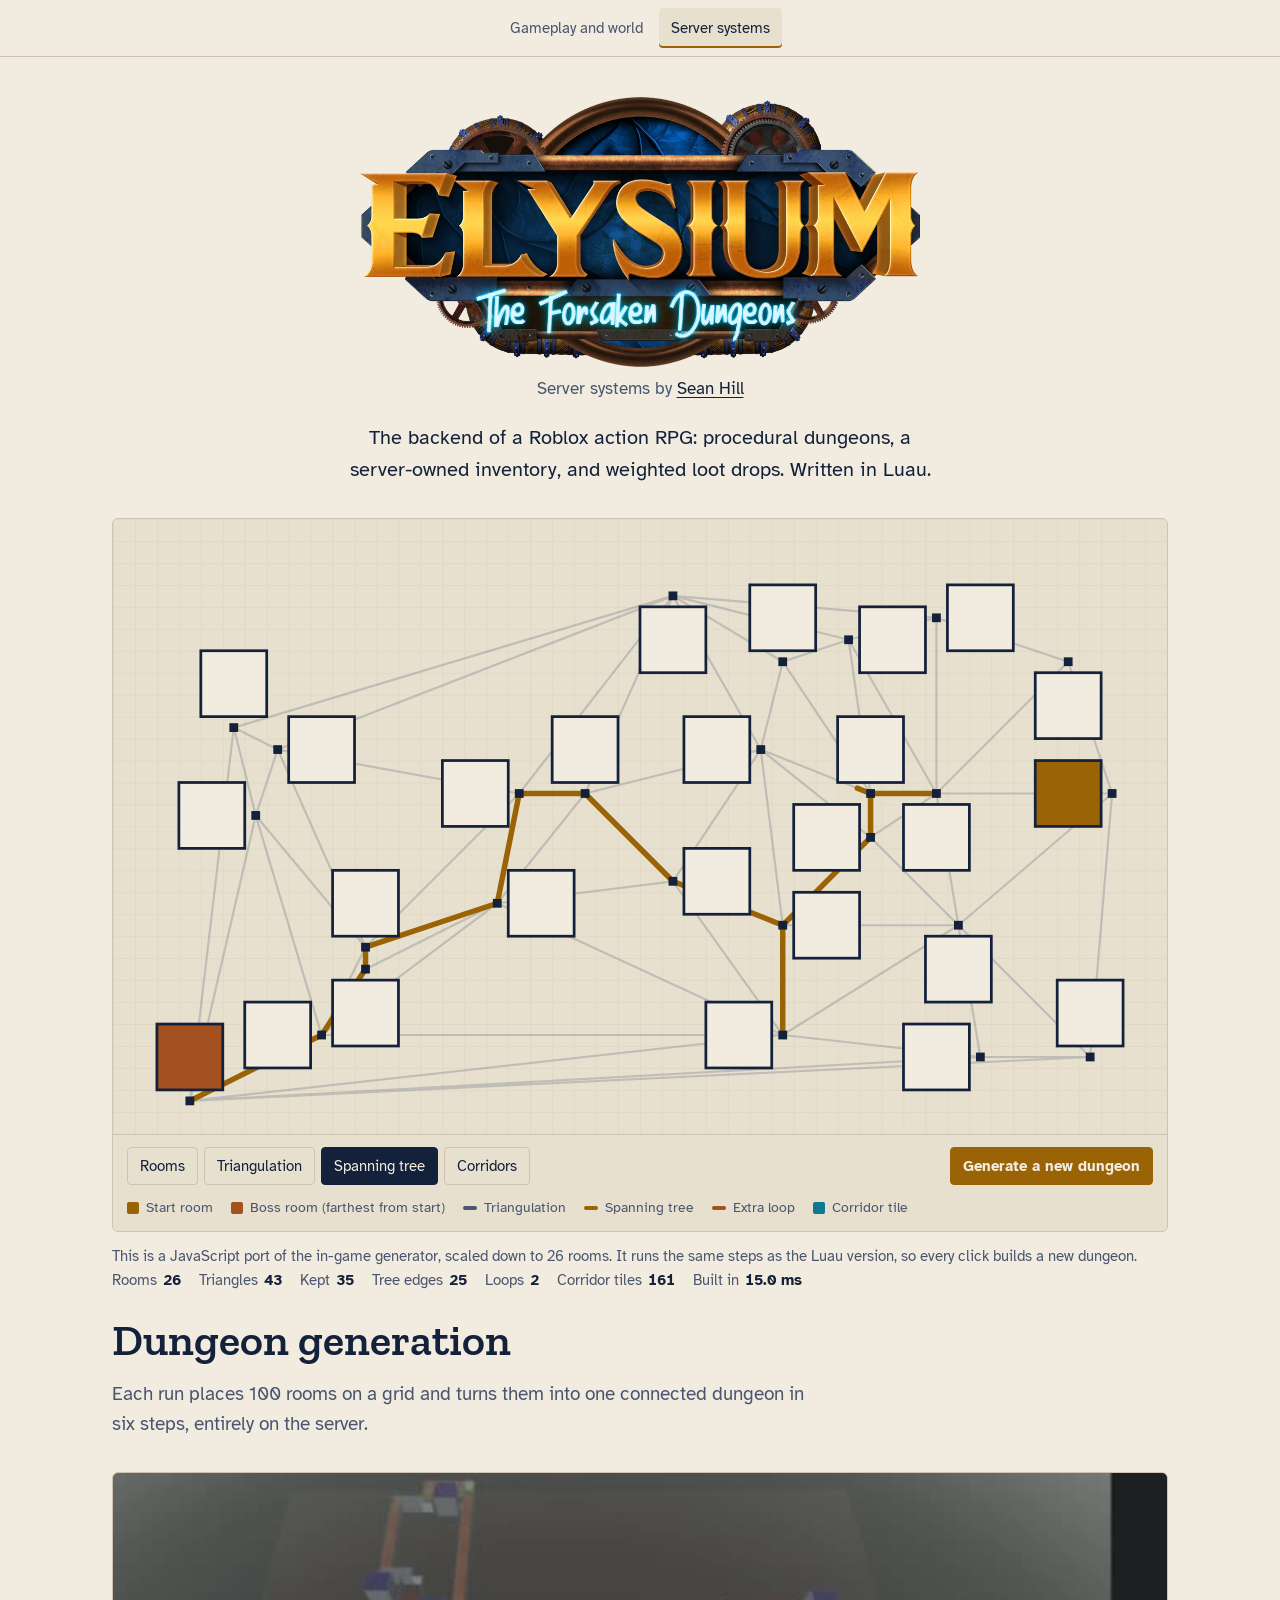
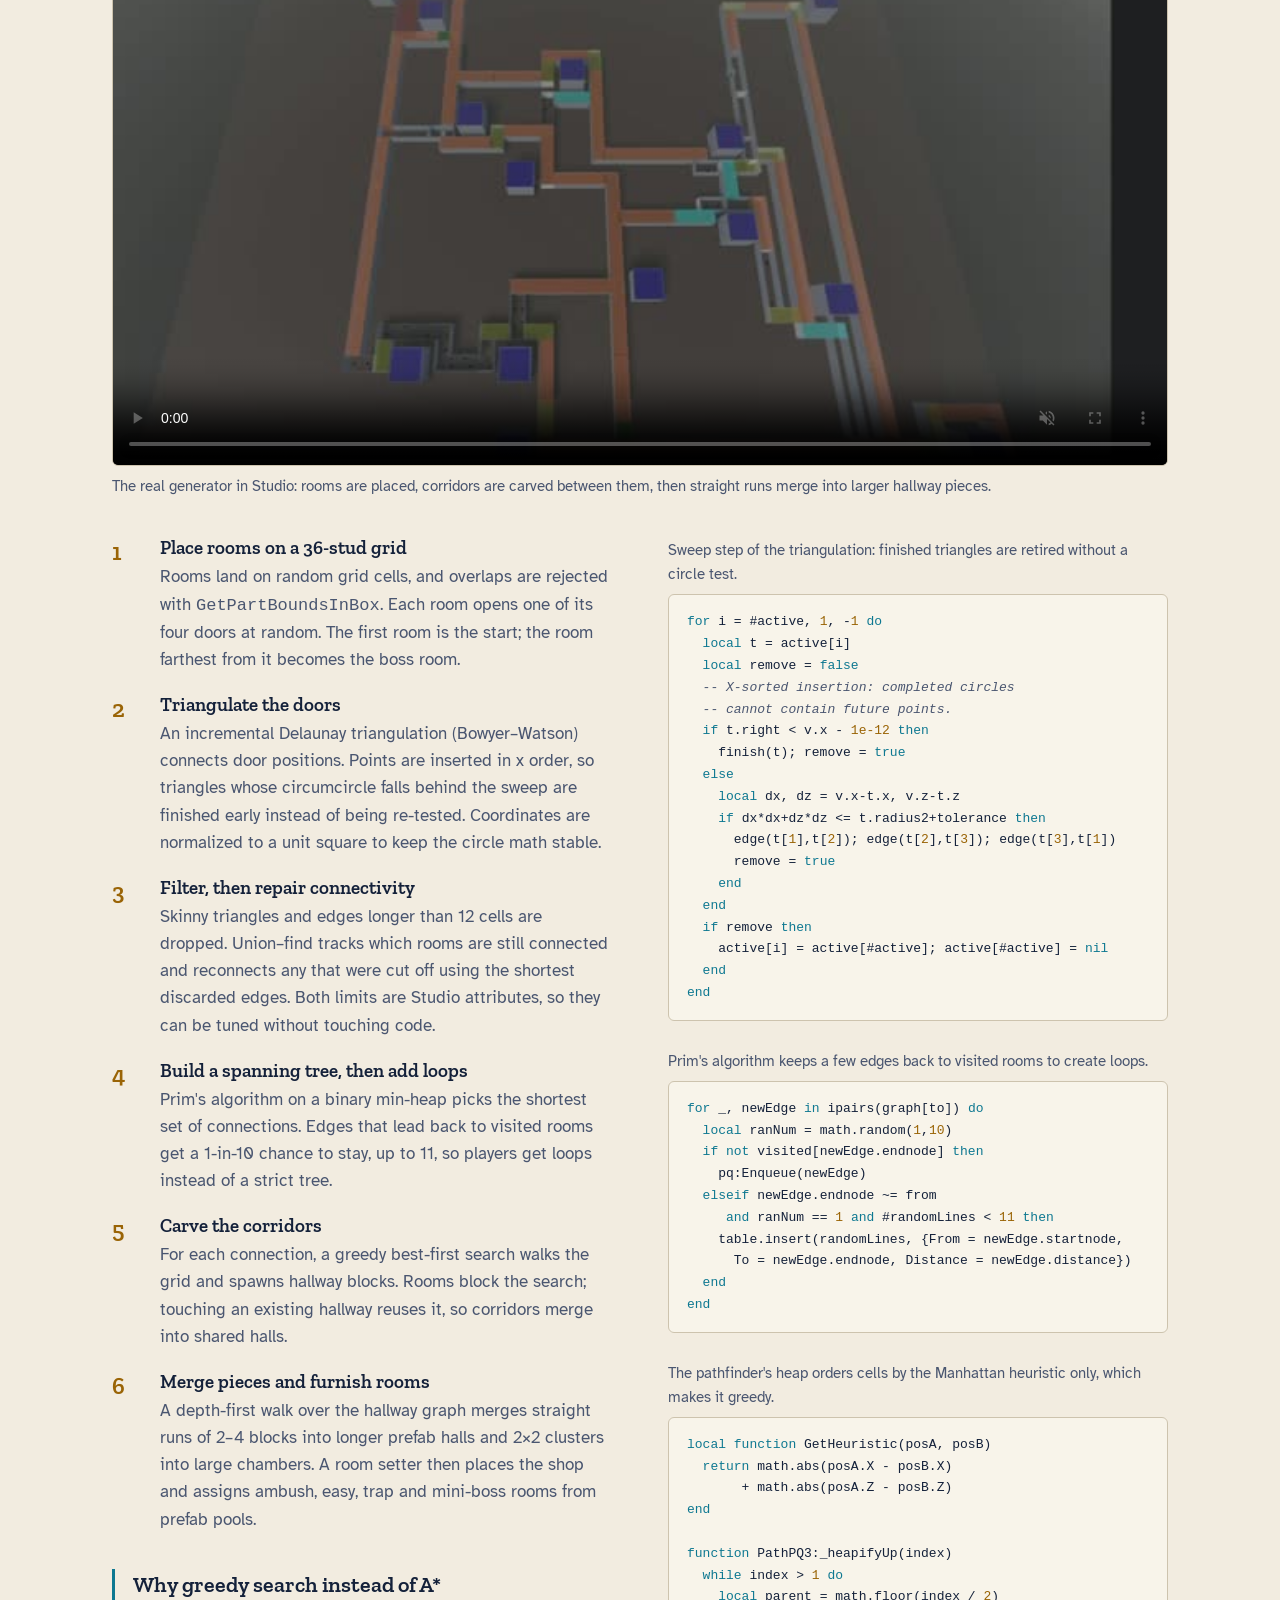
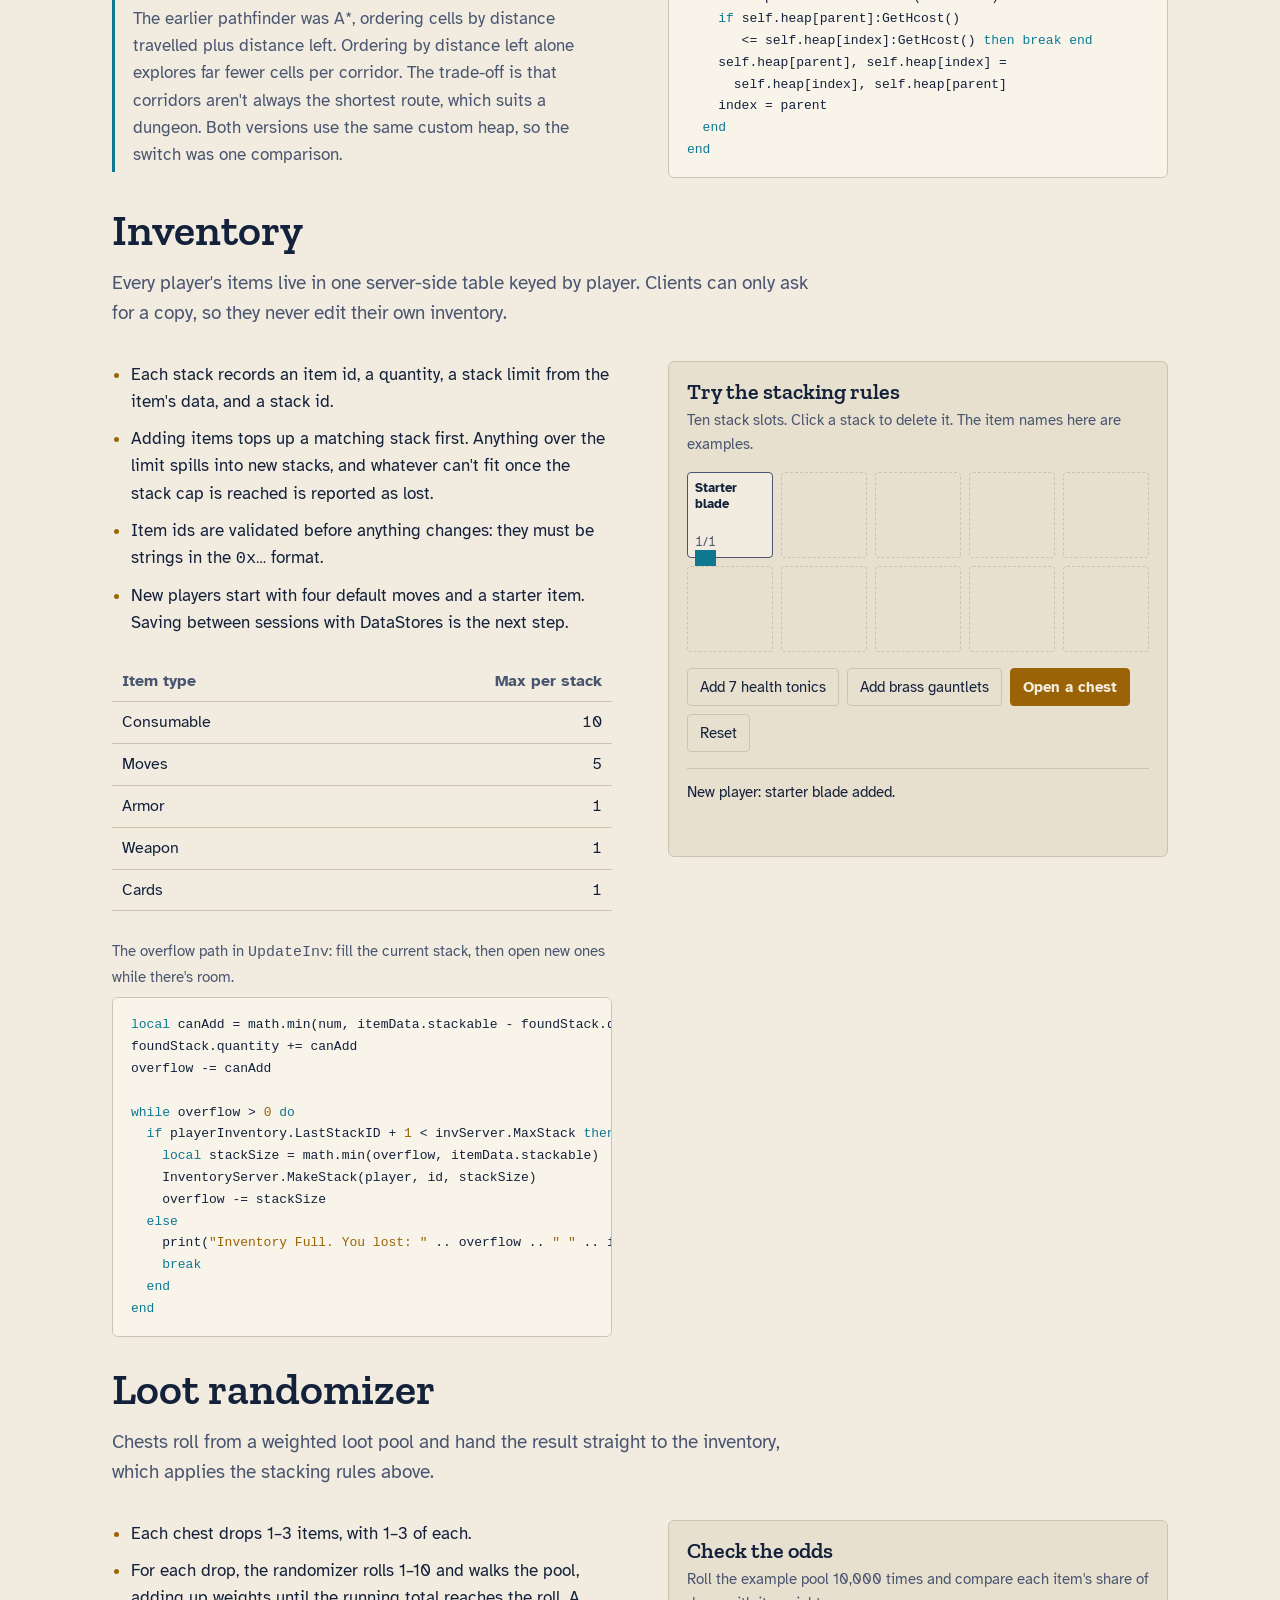
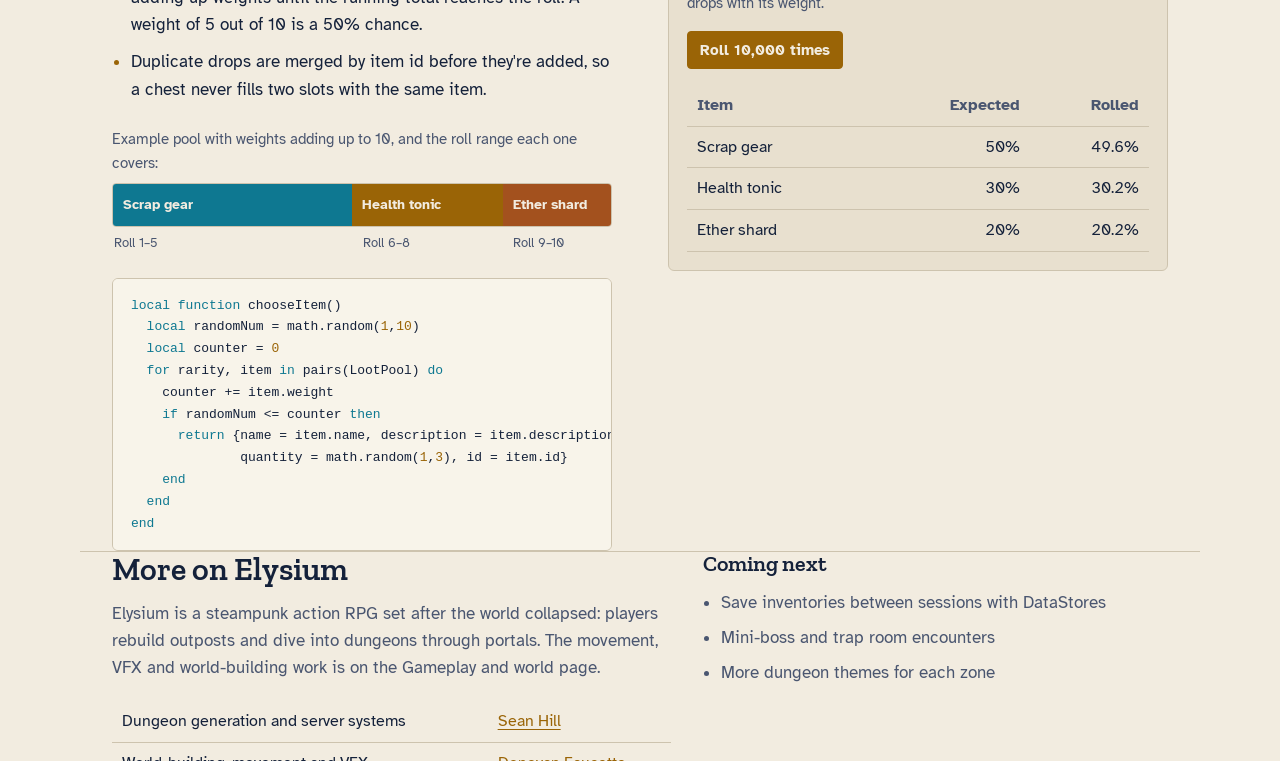
==== systems.html @ df7d4182 "System's Page v0.1" ====
<!doctype html>
<html lang="en">
<head>
<meta charset="utf-8">
<meta name="viewport" content="width=device-width, initial-scale=1">
<title>Project Elysium Systems</title>
<meta name="description" content="Backend systems for Project Elysium, a Roblox action RPG, built by Sean Hill: procedural dungeon generation, server inventory, and weighted loot.">
<link rel="preconnect" href="https://fonts.googleapis.com">
<link rel="preconnect" href="https://fonts.gstatic.com" crossorigin>
<link href="https://fonts.googleapis.com/css2?family=Zilla+Slab:wght@500;600;700&family=Atkinson+Hyperlegible:ital,wght@0,400;0,700;1,400&family=JetBrains+Mono:wght@400;500&display=swap" rel="stylesheet">
<style>
:root{
  --bg:#0e1829; --bg-raised:#152340; --ink:#f1e9d6; --ink-soft:#a7b1c4; --rule:#2a3c5e;
  --gold:#f2aa33; --cyan:#4fd6f2; --copper:#d0743a; --grid:#1a2a47; --code-bg:#0a1220;
  --focus:#ffd27a; --beam:#4fd6f2; color-scheme:dark;
}
@media (prefers-color-scheme: light){
  :root:not([data-theme="dark"]){
    --bg:#f2ece0; --bg-raised:#e8e0cf; --ink:#14213a; --ink-soft:#4a5670; --rule:#cdc3ae;
    --gold:#9a6406; --cyan:#0e7891; --copper:#a3511e; --grid:#e1d8c5; --code-bg:#f8f4ea;
    --focus:#9a6406; --beam:#0e7891; color-scheme:light;
}
}
:root[data-theme="light"]{
    --bg:#f2ece0; --bg-raised:#e8e0cf; --ink:#14213a; --ink-soft:#4a5670; --rule:#cdc3ae;
    --gold:#9a6406; --cyan:#0e7891; --copper:#a3511e; --grid:#e1d8c5; --code-bg:#f8f4ea;
    --focus:#9a6406; --beam:#0e7891; color-scheme:light;
}

*{box-sizing:border-box}
html{-webkit-text-size-adjust:100%}
body{
  margin:0; background:var(--bg); color:var(--ink);
  font:400 1.0625rem/1.6 "Atkinson Hyperlegible",system-ui,sans-serif;
}
a{color:var(--gold); text-underline-offset:3px}
a:hover{text-decoration-thickness:2px}
:focus-visible{outline:2px solid var(--focus); outline-offset:3px; border-radius:2px}

.wrap{max-width:1120px; margin:0 auto; padding:0 16px}
@media (min-width:720px){.wrap{padding:0 32px}}

h1,h2,h3{font-family:"Zilla Slab",Georgia,serif; line-height:1.1; margin:0}
h1{font-size:clamp(3rem,9vw,6.25rem); font-weight:700; letter-spacing:-.01em}
h2{font-size:clamp(2rem,4.5vw,2.75rem); font-weight:600}
h3{font-size:1.375rem; font-weight:600}
p{margin:0 0 1em}
.measure{max-width:64ch}

/* ---------- hero ---------- */
.hero{padding-top:40px; padding-bottom:24px}
.hero-top{display:flex; flex-wrap:wrap; gap:8px 32px; align-items:end; justify-content:space-between}
.byline{color:var(--ink-soft); margin:0}
.byline a{color:var(--ink)}
.lede{font-size:1.25rem; margin:20px 0 0; max-width:46ch}

.map{
  margin-top:32px; border:1px solid var(--rule); background:var(--bg-raised);
  border-radius:6px; overflow:hidden;
}
.map canvas{display:block; width:100%; height:auto}
.map-bar{
  display:flex; flex-wrap:wrap; gap:12px 20px; align-items:center; justify-content:space-between;
  padding:12px 14px; border-top:1px solid var(--rule);
}
.stages{display:flex; flex-wrap:wrap; gap:6px}
.stages button, .btn{
  font:inherit; font-size:.9375rem; color:var(--ink); background:transparent;
  border:1px solid var(--rule); border-radius:4px; padding:6px 12px; cursor:pointer;
}
.stages button[aria-pressed="true"]{background:var(--ink); color:var(--bg); border-color:var(--ink)}
.stages button:hover, .btn:hover{border-color:var(--ink-soft)}
.btn.primary{background:var(--gold); color:var(--bg); border-color:var(--gold); font-weight:700}
.btn.primary:hover{filter:brightness(1.08)}
.stats{display:flex; flex-wrap:wrap; gap:4px 18px; margin:0; color:var(--ink-soft); font-size:.9375rem}
.stats div{display:flex; gap:6px}
.stats dt{margin:0}
.stats dd{margin:0; color:var(--ink); font-variant-numeric:tabular-nums; font-weight:700}
.legend{display:flex; flex-wrap:wrap; gap:6px 18px; padding:0 14px 12px; color:var(--ink-soft); font-size:.875rem}
.legend span{display:inline-flex; align-items:center; gap:7px}
.sw{width:14px; height:4px; border-radius:2px; display:inline-block}
.sw.box{height:12px; width:12px; border-radius:2px}
.map-note{color:var(--ink-soft); font-size:.9375rem; margin:12px 0 0}

/* ---------- sections ---------- */
section{padding:72px 0 8px}
.sec-head{display:grid; gap:14px; margin-bottom:32px}
.sec-head p{font-size:1.1875rem; color:var(--ink-soft); max-width:58ch; margin:0}
.split{display:grid; grid-template-columns:minmax(0,1fr); gap:40px}
.split > *{min-width:0}
@media (min-width:960px){.split{grid-template-columns:minmax(0,1fr) minmax(0,1fr); gap:56px}}

ol.steps{list-style:none; counter-reset:s; margin:0; padding:0; display:grid; gap:22px}
ol.steps li{counter-increment:s; display:grid; grid-template-columns:2.25rem 1fr; gap:4px 12px}
ol.steps li::before{
  content:counter(s); grid-row:span 2; font:600 1.5rem/1 "Zilla Slab",serif; color:var(--gold);
  padding-top:2px;
}
ol.steps h3{font-size:1.1875rem}
ol.steps p{margin:0; color:var(--ink-soft)}

.decision{
  border-left:3px solid var(--cyan); padding:4px 0 4px 18px; margin:36px 0 0;
}
.decision h3{margin-bottom:8px}
.decision p{color:var(--ink-soft); margin:0}

figure{margin:0 0 28px}
figcaption{color:var(--ink-soft); font-size:.9375rem; margin-bottom:8px}
pre{
  margin:0; padding:16px 18px; background:var(--code-bg); border:1px solid var(--rule);
  border-radius:6px; overflow-x:auto; font:400 .8125rem/1.6 "JetBrains Mono",ui-monospace,monospace;
  color:var(--ink); tab-size:2;
}
.c{color:var(--ink-soft); font-style:italic}
.k{color:var(--cyan)}
.s{color:var(--gold)}

table{border-collapse:collapse; width:100%; font-size:.9688rem}
th,td{text-align:left; padding:8px 10px; border-bottom:1px solid var(--rule)}
th{font-weight:700; color:var(--ink-soft)}
td.num, th.num{text-align:right; font-variant-numeric:tabular-nums}

ul.points{margin:0 0 24px; padding-left:1.1em; display:grid; gap:10px}
ul.points li::marker{color:var(--gold)}

/* ---------- inventory bench ---------- */
.bench{border:1px solid var(--rule); border-radius:6px; background:var(--bg-raised); padding:18px}
.bench h3{margin-bottom:4px}
.bench-sub{color:var(--ink-soft); font-size:.9375rem; margin:0 0 16px}
.slots{display:grid; grid-template-columns:repeat(5,minmax(0,1fr)); gap:8px}
.slot{
  position:relative; aspect-ratio:1/1; border:1px dashed var(--rule); border-radius:4px;
  display:flex; flex-direction:column; justify-content:space-between; padding:7px;
  font-size:.8125rem; line-height:1.25; background:transparent; color:var(--ink); text-align:left;
  font-family:inherit;
}
.slot.full{border-style:solid; border-color:var(--ink-soft); background:var(--bg); cursor:pointer}
.slot.full:hover{border-color:var(--copper)}
.slot .nm{font-weight:700; overflow:hidden; display:-webkit-box; -webkit-line-clamp:2; -webkit-box-orient:vertical}
.slot .qty{font-variant-numeric:tabular-nums; color:var(--ink-soft)}
.slot .bar{height:3px; background:var(--rule); border-radius:2px; overflow:hidden}
.slot .bar i{display:block; height:100%; background:var(--cyan)}
.slot.flash{animation:flash .6s ease-out}
@keyframes flash{from{box-shadow:0 0 0 2px var(--gold)} to{box-shadow:0 0 0 0 transparent}}
.controls{display:flex; flex-wrap:wrap; gap:8px; margin:16px 0}
.log{
  margin:0; padding:0; list-style:none; font-size:.9063rem; min-height:4.8em;
  border-top:1px solid var(--rule); padding-top:12px; display:grid; gap:6px;
}
.log li{color:var(--ink-soft)}
.log li:first-child{color:var(--ink)}
.log b{color:var(--gold); font-weight:700}
.log .lost{color:var(--copper)}

/* ---------- loot ---------- */
.weights{display:flex; height:44px; border-radius:4px; overflow:hidden; border:1px solid var(--rule); margin:8px 0 6px}
.weights div{display:flex; align-items:center; padding:0 10px; font-size:.875rem; font-weight:700; color:var(--bg); white-space:nowrap; overflow:hidden}
.ranges{display:flex; font-size:.8125rem; color:var(--ink-soft); margin-bottom:24px}
.ranges span{padding-left:2px}
.sim-table td:nth-child(2), .sim-table td:nth-child(3){font-variant-numeric:tabular-nums}

/* ---------- footer ---------- */
footer{padding:72px 0 56px; margin-top:64px; border-top:1px solid var(--rule)}
.foot{display:grid; gap:32px}
@media (min-width:720px){.foot{grid-template-columns:1.2fr 1fr}}
.foot ul{margin:0; padding-left:1.1em; display:grid; gap:8px; color:var(--ink-soft)}
.links{display:flex; flex-wrap:wrap; gap:10px 22px; margin-top:12px}

@media (prefers-reduced-motion: reduce){ .slot.flash{animation:none} }

/* ---------- site nav ---------- */
.topnav{position:sticky; top:0; z-index:20; background:var(--bg); border-bottom:1px solid var(--rule)}
.topnav .wrap{display:flex; align-items:center; justify-content:center; gap:12px; min-height:56px}
.topnav .site{font:600 1.125rem/1 "Zilla Slab",Georgia,serif; color:var(--ink); text-decoration:none; white-space:nowrap}
.tabs{display:flex; gap:4px}
.tabs a{color:var(--ink-soft); text-decoration:none; padding:8px 12px; border-radius:4px; font-size:.9375rem; white-space:nowrap}
.tabs a:hover{color:var(--ink)}
.tabs a[aria-current="page"]{color:var(--ink); background:var(--bg-raised); box-shadow:inset 0 -2px 0 var(--gold)}
h1.logo{margin:0; line-height:0}
h1.logo img{display:block; width:clamp(260px,62vw,560px); height:auto; margin:0 auto}
.hero-top{flex-direction:column; align-items:center; text-align:center}
.hero .lede{margin-left:auto; margin-right:auto; text-align:center}
.shot{margin:0 0 40px}
.shot video{display:block; width:100%; height:auto; border-radius:6px; border:1px solid var(--rule); background:var(--bg-raised)}
.shot figcaption{color:var(--ink-soft); font-size:.9375rem; margin-top:8px}
</style>
</head>
<body>
<nav class="topnav" aria-label="Project Elysium pages">
  <div class="wrap">
    <div class="tabs">
      <a href="gameplay.html">Gameplay and world</a>
      <a href="systems.html" aria-current="page">Server systems</a>
    </div>
  </div>
</nav>


<header class="hero wrap">
  <div class="hero-top">
    <h1 class="logo"><img src="[data-uri]" width="1100" height="530" alt="Elysium: The Forsaken Dungeons"></h1>
    <p class="byline">Server systems by <a href="https://www.linkedin.com/in/sean-hill-77aa6923a/">Sean Hill</a></p>
  </div>
  <p class="lede">The backend of a Roblox action RPG: procedural dungeons, a server-owned inventory, and weighted loot drops. Written in Luau.</p>

  <div class="map" aria-label="Interactive dungeon generator">
    <canvas id="map" width="1056" height="616" role="img" aria-label="A generated dungeon map showing rooms, triangulation, spanning tree and corridors"></canvas>
    <div class="map-bar">
      <div class="stages" role="group" aria-label="Show generation step">
        <button type="button" data-stage="1">Rooms</button>
        <button type="button" data-stage="2">Triangulation</button>
        <button type="button" data-stage="3">Spanning tree</button>
        <button type="button" data-stage="4" aria-pressed="true">Corridors</button>
      </div>
      <button type="button" class="btn primary" id="regen">Generate a new dungeon</button>
    </div>
    <div class="legend" aria-hidden="true">
      <span><i class="sw box" style="background:var(--gold)"></i>Start room</span>
      <span><i class="sw box" style="background:var(--copper)"></i>Boss room (farthest from start)</span>
      <span><i class="sw" style="background:var(--ink-soft)"></i>Triangulation</span>
      <span><i class="sw" style="background:var(--gold)"></i>Spanning tree</span>
      <span><i class="sw" style="background:var(--copper)"></i>Extra loop</span>
      <span><i class="sw box" style="background:var(--cyan)"></i>Corridor tile</span>
    </div>
  </div>
  <p class="map-note">This is a JavaScript port of the in-game generator, scaled down to 26 rooms. It runs the same steps as the Luau version, so every click builds a new dungeon.</p>
  <dl class="stats" id="stats" aria-live="polite"></dl>
</header>

<main>
<section class="wrap" id="dungeons" aria-labelledby="h-dungeons">
  <div class="sec-head">
    <h2 id="h-dungeons">Dungeon generation</h2>
    <p>Each run places 100 rooms on a grid and turns them into one connected dungeon in six steps, entirely on the server.</p>
  </div>
  <figure class="shot">
    <video src="[data-uri]" poster="[data-uri]" width="640" height="360" autoplay muted loop playsinline controls preload="metadata" aria-label="Studio recording of a dungeon generating: rooms appear across the floor, corridors are carved between them, then the corridors are merged into larger hallway pieces."></video>
    <figcaption>The real generator in Studio: rooms are placed, corridors are carved between them, then straight runs merge into larger hallway pieces.</figcaption>
  </figure>
  <div class="split">
    <div>
      <ol class="steps">
        <li><h3>Place rooms on a 36-stud grid</h3>
          <p>Rooms land on random grid cells, and overlaps are rejected with <code>GetPartBoundsInBox</code>. Each room opens one of its four doors at random. The first room is the start; the room farthest from it becomes the boss room.</p></li>
        <li><h3>Triangulate the doors</h3>
          <p>An incremental Delaunay triangulation (Bowyer–Watson) connects door positions. Points are inserted in x order, so triangles whose circumcircle falls behind the sweep are finished early instead of being re-tested. Coordinates are normalized to a unit square to keep the circle math stable.</p></li>
        <li><h3>Filter, then repair connectivity</h3>
          <p>Skinny triangles and edges longer than 12 cells are dropped. Union–find tracks which rooms are still connected and reconnects any that were cut off using the shortest discarded edges. Both limits are Studio attributes, so they can be tuned without touching code.</p></li>
        <li><h3>Build a spanning tree, then add loops</h3>
          <p>Prim's algorithm on a binary min-heap picks the shortest set of connections. Edges that lead back to visited rooms get a 1-in-10 chance to stay, up to 11, so players get loops instead of a strict tree.</p></li>
        <li><h3>Carve the corridors</h3>
          <p>For each connection, a greedy best-first search walks the grid and spawns hallway blocks. Rooms block the search; touching an existing hallway reuses it, so corridors merge into shared halls.</p></li>
        <li><h3>Merge pieces and furnish rooms</h3>
          <p>A depth-first walk over the hallway graph merges straight runs of 2–4 blocks into longer prefab halls and 2×2 clusters into large chambers. A room setter then places the shop and assigns ambush, easy, trap and mini-boss rooms from prefab pools.</p></li>
      </ol>

      <div class="decision">
        <h3>Why greedy search instead of A*</h3>
        <p>The earlier pathfinder was A*, ordering cells by distance travelled plus distance left. Ordering by distance left alone explores far fewer cells per corridor. The trade-off is that corridors aren't always the shortest route, which suits a dungeon. Both versions use the same custom heap, so the switch was one comparison.</p>
      </div>
    </div>

    <div>
      <figure>
        <figcaption>Sweep step of the triangulation: finished triangles are retired without a circle test.</figcaption>
<pre><code><span class="k">for</span> i = #active, <span class="s">1</span>, -<span class="s">1</span> <span class="k">do</span>
  <span class="k">local</span> t = active[i]
  <span class="k">local</span> remove = <span class="k">false</span>
  <span class="c">-- X-sorted insertion: completed circles</span>
  <span class="c">-- cannot contain future points.</span>
  <span class="k">if</span> t.right &lt; v.x - <span class="s">1e-12</span> <span class="k">then</span>
    finish(t); remove = <span class="k">true</span>
  <span class="k">else</span>
    <span class="k">local</span> dx, dz = v.x-t.x, v.z-t.z
    <span class="k">if</span> dx*dx+dz*dz &lt;= t.radius2+tolerance <span class="k">then</span>
      edge(t[<span class="s">1</span>],t[<span class="s">2</span>]); edge(t[<span class="s">2</span>],t[<span class="s">3</span>]); edge(t[<span class="s">3</span>],t[<span class="s">1</span>])
      remove = <span class="k">true</span>
    <span class="k">end</span>
  <span class="k">end</span>
  <span class="k">if</span> remove <span class="k">then</span>
    active[i] = active[#active]; active[#active] = <span class="k">nil</span>
  <span class="k">end</span>
<span class="k">end</span></code></pre>
      </figure>

      <figure>
        <figcaption>Prim's algorithm keeps a few edges back to visited rooms to create loops.</figcaption>
<pre><code><span class="k">for</span> _, newEdge <span class="k">in</span> ipairs(graph[to]) <span class="k">do</span>
  <span class="k">local</span> ranNum = math.random(<span class="s">1</span>,<span class="s">10</span>)
  <span class="k">if not</span> visited[newEdge.endnode] <span class="k">then</span>
    pq:Enqueue(newEdge)
  <span class="k">elseif</span> newEdge.endnode ~= from
     <span class="k">and</span> ranNum == <span class="s">1</span> <span class="k">and</span> #randomLines &lt; <span class="s">11</span> <span class="k">then</span>
    table.insert(randomLines, {From = newEdge.startnode,
      To = newEdge.endnode, Distance = newEdge.distance})
  <span class="k">end</span>
<span class="k">end</span></code></pre>
      </figure>

      <figure>
        <figcaption>The pathfinder's heap orders cells by the Manhattan heuristic only, which makes it greedy.</figcaption>
<pre><code><span class="k">local function</span> GetHeuristic(posA, posB)
  <span class="k">return</span> math.abs(posA.X - posB.X)
       + math.abs(posA.Z - posB.Z)
<span class="k">end</span>

<span class="k">function</span> PathPQ3:_heapifyUp(index)
  <span class="k">while</span> index &gt; <span class="s">1</span> <span class="k">do</span>
    <span class="k">local</span> parent = math.floor(index / <span class="s">2</span>)
    <span class="k">if</span> self.heap[parent]:GetHcost()
       &lt;= self.heap[index]:GetHcost() <span class="k">then break end</span>
    self.heap[parent], self.heap[index] =
      self.heap[index], self.heap[parent]
    index = parent
  <span class="k">end</span>
<span class="k">end</span></code></pre>
      </figure>
    </div>
  </div>
</section>

<section class="wrap" id="inventory" aria-labelledby="h-inv">
  <div class="sec-head">
    <h2 id="h-inv">Inventory</h2>
    <p>Every player's items live in one server-side table keyed by player. Clients can only ask for a copy, so they never edit their own inventory.</p>
  </div>
  <div class="split">
    <div>
      <ul class="points">
        <li>Each stack records an item id, a quantity, a stack limit from the item's data, and a stack id.</li>
        <li>Adding items tops up a matching stack first. Anything over the limit spills into new stacks, and whatever can't fit once the stack cap is reached is reported as lost.</li>
        <li>Item ids are validated before anything changes: they must be strings in the <code>0x…</code> format.</li>
        <li>New players start with four default moves and a starter item. Saving between sessions with DataStores is the next step.</li>
      </ul>
      <table>
        <thead><tr><th>Item type</th><th class="num">Max per stack</th></tr></thead>
        <tbody>
          <tr><td>Consumable</td><td class="num">10</td></tr>
          <tr><td>Moves</td><td class="num">5</td></tr>
          <tr><td>Armor</td><td class="num">1</td></tr>
          <tr><td>Weapon</td><td class="num">1</td></tr>
          <tr><td>Cards</td><td class="num">1</td></tr>
        </tbody>
      </table>
      <figure style="margin-top:28px">
        <figcaption>The overflow path in <code>UpdateInv</code>: fill the current stack, then open new ones while there's room.</figcaption>
<pre><code><span class="k">local</span> canAdd = math.min(num, itemData.stackable - foundStack.quantity)
foundStack.quantity += canAdd
overflow -= canAdd

<span class="k">while</span> overflow &gt; <span class="s">0</span> <span class="k">do</span>
  <span class="k">if</span> playerInventory.LastStackID + <span class="s">1</span> &lt; invServer.MaxStack <span class="k">then</span>
    <span class="k">local</span> stackSize = math.min(overflow, itemData.stackable)
    InventoryServer.MakeStack(player, id, stackSize)
    overflow -= stackSize
  <span class="k">else</span>
    print(<span class="s">"Inventory Full. You lost: "</span> .. overflow .. <span class="s">" "</span> .. itemData.name)
    <span class="k">break</span>
  <span class="k">end</span>
<span class="k">end</span></code></pre>
      </figure>
    </div>

    <div>
      <div class="bench" id="bench">
        <h3>Try the stacking rules</h3>
        <p class="bench-sub">Ten stack slots. Click a stack to delete it. The item names here are examples.</p>
        <div class="slots" id="slots"></div>
        <div class="controls">
          <button type="button" class="btn" data-add="0x3001" data-n="7">Add 7 health tonics</button>
          <button type="button" class="btn" data-add="0x2101" data-n="1">Add brass gauntlets</button>
          <button type="button" class="btn primary" id="chest">Open a chest</button>
          <button type="button" class="btn" id="reset">Reset</button>
        </div>
        <ul class="log" id="log" aria-live="polite"></ul>
      </div>
    </div>
  </div>
</section>

<section class="wrap" id="loot" aria-labelledby="h-loot">
  <div class="sec-head">
    <h2 id="h-loot">Loot randomizer</h2>
    <p>Chests roll from a weighted loot pool and hand the result straight to the inventory, which applies the stacking rules above.</p>
  </div>
  <div class="split">
    <div>
      <ul class="points">
        <li>Each chest drops 1–3 items, with 1–3 of each.</li>
        <li>For each drop, the randomizer rolls 1–10 and walks the pool, adding up weights until the running total reaches the roll. A weight of 5 out of 10 is a 50% chance.</li>
        <li>Duplicate drops are merged by item id before they're added, so a chest never fills two slots with the same item.</li>
      </ul>
      <p style="margin-bottom:4px; color:var(--ink-soft); font-size:.9375rem">Example pool with weights adding up to 10, and the roll range each one covers:</p>
      <div class="weights" id="weights" aria-hidden="true"></div>
      <div class="ranges" id="ranges" aria-hidden="true"></div>
<pre><code><span class="k">local function</span> chooseItem()
  <span class="k">local</span> randomNum = math.random(<span class="s">1</span>,<span class="s">10</span>)
  <span class="k">local</span> counter = <span class="s">0</span>
  <span class="k">for</span> rarity, item <span class="k">in</span> pairs(LootPool) <span class="k">do</span>
    counter += item.weight
    <span class="k">if</span> randomNum &lt;= counter <span class="k">then</span>
      <span class="k">return</span> {name = item.name, description = item.description,
              quantity = math.random(<span class="s">1</span>,<span class="s">3</span>), id = item.id}
    <span class="k">end</span>
  <span class="k">end</span>
<span class="k">end</span></code></pre>
    </div>
    <div>
      <div class="bench">
        <h3>Check the odds</h3>
        <p class="bench-sub">Roll the example pool 10,000 times and compare each item's share of drops with its weight.</p>
        <button type="button" class="btn primary" id="simulate">Roll 10,000 times</button>
        <table class="sim-table" style="margin-top:16px">
          <thead><tr><th>Item</th><th class="num">Expected</th><th class="num">Rolled</th></tr></thead>
          <tbody id="simBody"></tbody>
        </table>
      </div>
    </div>
  </div>
</section>
</main>

<footer class="wrap">
  <div class="foot">
    <div>
      <h2 style="font-size:2rem">More on Elysium</h2>
      <p class="measure" style="color:var(--ink-soft); margin-top:12px">Elysium is a steampunk action RPG set after the world collapsed: players rebuild outposts and dive into dungeons through portals. The movement, VFX and world-building work is on the Gameplay and world page.</p>
      <table style="margin-top:20px">
        <tbody>
          <tr><td>Dungeon generation and server systems</td><td><a href="https://www.linkedin.com/in/sean-hill-77aa6923a/">Sean Hill</a></td></tr>
          <tr><td>World-building, movement and VFX</td><td><a href="https://linkedin.com/in/donovan-faucette-26b183269">Donovan Faucette</a></td></tr>
        </tbody>
      </table>
      <div class="links">
        <a href="https://www.linkedin.com/in/sean-hill-77aa6923a/">Sean Hill on LinkedIn</a>
        <a href="https://linkedin.com/in/donovan-faucette-26b183269">Donovan Faucette on LinkedIn</a>
      </div>
    </div>
    <div>
      <h3 style="margin-bottom:12px">Coming next</h3>
      <ul>
        <li>Save inventories between sessions with DataStores</li>
        <li>Mini-boss and trap room encounters</li>
        <li>More dungeon themes for each zone</li>
      </ul>
    </div>
  </div>
</footer>

<script>
(() => {
"use strict";
const css = n => getComputedStyle(document.documentElement).getPropertyValue(n).trim();
const reduced = matchMedia("(prefers-reduced-motion: reduce)").matches;
const rnd = (a, b) => a + Math.floor(Math.random() * (b - a + 1));

/* ================= Dungeon generator (port of the Luau pipeline) ================= */
const COLS = 48, ROWS = 28, ROOM = 3, N_ROOMS = 26;
const MAX_EDGE = 14, MIN_QUALITY = 0.02;
const canvas = document.getElementById("map");
const ctx = canvas.getContext("2d");
let D = null, shown = 4, anim = null;

function placeRooms() {
  const occ = new Set(), rooms = [];
  let tries = 0;
  while (rooms.length < N_ROOMS && tries++ < 5000) {
    const x = rnd(2, COLS - ROOM - 2), y = rnd(2, ROWS - ROOM - 2);
    let clash = false;
    for (let i = x - 1; i <= x + ROOM && !clash; i++)
      for (let j = y - 1; j <= y + ROOM; j++) if (occ.has(i + "," + j)) { clash = true; break; }
    if (clash) continue;
    for (let i = x; i < x + ROOM; i++) for (let j = y; j < y + ROOM; j++) occ.add(i + "," + j);
    // pick one of four doors, like chosenDoor in the game
    const side = rnd(1, 4), m = 1;
    const door = side === 1 ? {x: x + m, y: y - 1} : side === 2 ? {x: x + ROOM, y: y + m}
               : side === 3 ? {x: x + m, y: y + ROOM} : {x: x - 1, y: y + m};
    rooms.push({x, y, door, id: rooms.length});
  }
  // start = first room, boss = farthest from it
  let far = 0, boss = 1;
  rooms.forEach((r, i) => { const d = Math.hypot(r.x - rooms[0].x, r.y - rooms[0].y); if (d > far) { far = d; boss = i; } });
  return {rooms, occ, boss};
}

function circum(a, b, c) {
  const d = 2 * (a.x * (b.y - c.y) + b.x * (c.y - a.y) + c.x * (a.y - b.y));
  if (Math.abs(d) < 1e-12) return null;
  const a2 = a.x*a.x + a.y*a.y, b2 = b.x*b.x + b.y*b.y, c2 = c.x*c.x + c.y*c.y;
  const x = (a2 * (b.y - c.y) + b2 * (c.y - a.y) + c2 * (a.y - b.y)) / d;
  const y = (a2 * (c.x - b.x) + b2 * (a.x - c.x) + c2 * (b.x - a.x)) / d;
  return {x, y, r2: (a.x - x) ** 2 + (a.y - y) ** 2};
}

function delaunay(pts) {
  const S = [{x: -1e4, y: -1e4, s: 1}, {x: 1e4, y: -1e4, s: 1}, {x: 0, y: 1e4, s: 1}];
  let tris = [{v: S, c: circum(...S)}];
  for (const p of pts) {
    const bad = [], keep = [];
    for (const t of tris) ((p.x - t.c.x) ** 2 + (p.y - t.c.y) ** 2 <= t.c.r2 ? bad : keep).push(t);
    const edges = new Map();
    for (const t of bad) for (let i = 0; i < 3; i++) {
      const a = t.v[i], b = t.v[(i + 1) % 3];
      const k = [a.x, a.y, b.x, b.y].join() , k2 = [b.x, b.y, a.x, a.y].join();
      if (edges.has(k2)) edges.delete(k2); else edges.set(k, [a, b]);
    }
    tris = keep;
    for (const [a, b] of edges.values()) { const c = circum(a, b, p); if (c) tris.push({v: [a, b, p], c}); }
  }
  return tris.filter(t => !t.v.some(v => v.s)).map(t => t.v);
}

function buildGraph(pts, tris) {
  const parent = pts.map((_, i) => i);
  const root = i => { while (parent[i] !== i) { parent[i] = parent[parent[i]]; i = parent[i]; } return i; };
  const join = (a, b) => { a = root(a); b = root(b); if (a === b) return false; parent[b] = a; return true; };
  const all = new Map(), kept = new Map();
  const key = (a, b) => a < b ? a + "-" + b : b + "-" + a;
  const len = (a, b) => Math.hypot(pts[a].x - pts[b].x, pts[a].y - pts[b].y);
  let accepted = 0;
  for (const t of tris) {
    const [a, b, c] = t.map(v => v.i);
    [[a, b], [b, c], [c, a]].forEach(([u, v]) => all.set(key(u, v), [u, v]));
    const ab = len(a, b), bc = len(b, c), ca = len(c, a), per = ab + bc + ca;
    const area = Math.abs((pts[b].x - pts[a].x) * (pts[c].y - pts[a].y) - (pts[b].y - pts[a].y) * (pts[c].x - pts[a].x)) / 2;
    if (4 * area >= MIN_QUALITY * per * per && Math.max(ab, bc, ca) <= MAX_EDGE) {
      accepted++;
      [[a, b], [b, c], [c, a]].forEach(([u, v]) => kept.set(key(u, v), [u, v]));
      join(a, b); join(b, c);
    }
  }
  // reconnect isolated rooms with the shortest discarded edges
  let bridges = 0;
  [...all.values()].sort((p, q) => len(...p) - len(...q)).forEach(([u, v]) => {
    if (join(u, v)) { kept.set(key(u, v), [u, v]); bridges++; }
  });
  return {all: [...all.values()], kept: [...kept.values()], accepted, bridges, len};
}

function prim(n, edges, len) {
  const adj = Array.from({length: n}, () => []);
  edges.forEach(([u, v]) => { adj[u].push(v); adj[v].push(u); });
  const start = rnd(0, n - 1), visited = new Set([start]), tree = [], loops = [];
  let pq = adj[start].map(v => [start, v]);
  while (pq.length) {
    pq.sort((p, q) => len(...p) - len(...q));
    const [from, to] = pq.shift();
    if (visited.has(to)) continue;
    tree.push([from, to]); visited.add(to);
    for (const nx of adj[to]) {
      if (!visited.has(nx)) pq.push([to, nx]);
      else if (nx !== from && rnd(1, 10) === 1 && loops.length < 11) loops.push([to, nx]);
    }
  }
  return {tree, loops};
}

function greedyPath(a, b, blocked) {
  const k = p => p.x + "," + p.y, h = p => Math.abs(p.x - b.x) + Math.abs(p.y - b.y);
  const open = [{p: a, h: h(a), parent: null}], seen = new Set([k(a)]);
  let guard = 0;
  while (open.length && guard++ < 4000) {
    // binary-heap behaviour, kept simple: pop lowest h
    let bi = 0; for (let i = 1; i < open.length; i++) if (open[i].h < open[bi].h) bi = i;
    const cur = open.splice(bi, 1)[0];
    if (cur.p.x === b.x && cur.p.y === b.y) {
      const path = []; for (let n = cur; n; n = n.parent) path.unshift(n.p); return path;
    }
    for (const [dx, dy] of [[1,0],[-1,0],[0,1],[0,-1]]) {
      const np = {x: cur.p.x + dx, y: cur.p.y + dy};
      if (np.x < 0 || np.y < 0 || np.x >= COLS || np.y >= ROWS) continue;
      if (seen.has(k(np)) || blocked.has(k(np))) continue;
      seen.add(k(np)); open.push({p: np, h: h(np), parent: cur});
    }
  }
  return null;
}

function generate() {
  const t0 = performance.now();
  const {rooms, occ, boss} = placeRooms();
  const pts = rooms.map((r, i) => ({x: r.door.x + .5, y: r.door.y + .5, i}));
  const sorted = [...pts].sort((p, q) => p.x - q.x || p.y - q.y);
  const tris = delaunay(sorted);
  const g = buildGraph(pts, tris);
  const {tree, loops} = prim(pts.length, g.kept, g.len);
  const tiles = [], have = new Set();
  for (const [u, v] of tree.concat(loops)) {
    const path = greedyPath(rooms[u].door, rooms[v].door, occ);
    if (!path) continue;
    for (const p of path) { const kk = p.x + "," + p.y; if (!have.has(kk)) { have.add(kk); tiles.push(p); } }
  }
  D = {rooms, boss, pts, tris, g, tree, loops, tiles, ms: performance.now() - t0};
  renderStats();
}

function renderStats() {
  const s = [
    ["Rooms", D.rooms.length], ["Triangles", D.tris.length], ["Kept", D.g.accepted],
    ["Tree edges", D.tree.length], ["Loops", D.loops.length], ["Corridor tiles", D.tiles.length],
    ["Built in", D.ms.toFixed(1) + " ms"]
  ];
  document.getElementById("stats").innerHTML = s.map(([k, v]) => `<div><dt>${k}</dt><dd>${v}</dd></div>`).join("");
}

function sizeCanvas() {
  const w = canvas.clientWidth || canvas.parentElement.clientWidth, dpr = Math.min(devicePixelRatio || 1, 2);
  canvas.width = Math.round(w * dpr); canvas.height = Math.round(w * ROWS / COLS * dpr);
}

function draw(stage, t = 1) {
  const W = canvas.width, H = canvas.height, c = W / COLS;
  const C = {bg: css("--bg-raised"), grid: css("--grid"), ink: css("--ink"), soft: css("--ink-soft"),
             brass: css("--gold"), rust: css("--copper"), ver: css("--cyan"), bgd: css("--bg")};
  ctx.fillStyle = C.bg; ctx.fillRect(0, 0, W, H);
  ctx.strokeStyle = C.grid; ctx.lineWidth = 1;
  ctx.beginPath();
  for (let i = 0; i <= COLS; i++) { ctx.moveTo(i * c + .5, 0); ctx.lineTo(i * c + .5, H); }
  for (let j = 0; j <= ROWS; j++) { ctx.moveTo(0, j * c + .5); ctx.lineTo(W, j * c + .5); }
  ctx.stroke();
  const P = i => [D.pts[i].x * c, D.pts[i].y * c];
  const line = (u, v, frac = 1) => { const [x1, y1] = P(u), [x2, y2] = P(v); ctx.moveTo(x1, y1); ctx.lineTo(x1 + (x2 - x1) * frac, y1 + (y2 - y1) * frac); };

  // corridors
  if (stage >= 4) {
    const n = stage > 4 ? D.tiles.length : Math.floor(D.tiles.length * t);
    ctx.fillStyle = C.ver;
    for (let i = 0; i < n; i++) { const p = D.tiles[i]; ctx.fillRect(p.x * c + 1, p.y * c + 1, c - 1, c - 1); }
  }
  // triangulation
  if (stage === 2 || stage === 3) {
    ctx.strokeStyle = C.soft; ctx.globalAlpha = stage === 2 ? .7 : .25; ctx.lineWidth = Math.max(1, c / 10);
    ctx.beginPath();
    const ed = D.g.all, n = stage === 2 ? Math.ceil(ed.length * t) : ed.length;
    for (let i = 0; i < n; i++) line(...ed[i]);
    ctx.stroke(); ctx.globalAlpha = 1;
  }
  // tree + loops
  if (stage === 3 || (stage === 4 && t < 1)) {
    const fade = stage === 4 ? 1 - t * .8 : 1;
    ctx.globalAlpha = fade; ctx.lineWidth = Math.max(2, c / 4); ctx.lineCap = "round";
    const k = stage === 3 ? t * D.tree.length : D.tree.length;
    ctx.strokeStyle = C.brass; ctx.beginPath();
    D.tree.forEach((e, i) => { if (i < k) line(...e, Math.min(1, k - i)); }); ctx.stroke();
    ctx.strokeStyle = C.rust; ctx.setLineDash([c / 2, c / 3]); ctx.beginPath();
    if (stage > 3 || t > .6) D.loops.forEach(e => line(...e)); ctx.stroke(); ctx.setLineDash([]);
    ctx.globalAlpha = 1;
  }
  // rooms
  const nRooms = stage === 1 ? Math.ceil(D.rooms.length * t) : D.rooms.length;
  for (let i = 0; i < nRooms; i++) {
    const r = D.rooms[i];
    const fill = i === 0 ? C.brass : i === D.boss ? C.rust : C.bgd;
    ctx.fillStyle = fill; ctx.fillRect(r.x * c, r.y * c, ROOM * c, ROOM * c);
    ctx.strokeStyle = C.ink; ctx.lineWidth = Math.max(1.5, c / 8);
    ctx.strokeRect(r.x * c, r.y * c, ROOM * c, ROOM * c);
    ctx.fillStyle = C.ink; ctx.fillRect(r.door.x * c + c * .3, r.door.y * c + c * .3, c * .4, c * .4);
  }
}

function setPressed(s) {
  document.querySelectorAll(".stages button").forEach(b => b.setAttribute("aria-pressed", String(+b.dataset.stage === s)));
}

function play(from = 1) {
  cancelAnimationFrame(anim);
  if (reduced) { shown = 4; setPressed(4); draw(4); return; }
  const durs = {1: 700, 2: 900, 3: 1100, 4: 1500};
  let stage = from, start = performance.now();
  const tick = now => {
    const t = Math.min(1, (now - start) / durs[stage]);
    setPressed(stage); draw(stage, t);
    if (t < 1) anim = requestAnimationFrame(tick);
    else if (stage < 4) { stage++; start = now; anim = requestAnimationFrame(tick); }
    else shown = 4;
  };
  anim = requestAnimationFrame(tick);
}

document.querySelectorAll(".stages button").forEach(b => b.addEventListener("click", () => {
  cancelAnimationFrame(anim); shown = +b.dataset.stage; setPressed(shown); draw(shown);
}));
document.getElementById("regen").addEventListener("click", () => { generate(); play(1); });
let rt; addEventListener("resize", () => { clearTimeout(rt); rt = setTimeout(() => { sizeCanvas(); draw(shown); }, 120); });
matchMedia("(prefers-color-scheme: light)").addEventListener?.("change", () => draw(shown));

sizeCanvas(); generate(); play(1);

/* ================= Inventory (port of InventoryServer.UpdateInv) ================= */
const SLOTS = 10;
const ITEMS = {
  "0x1001": {name: "Starter blade", type: "Weapon", stackable: 1},
  "0x2101": {name: "Brass gauntlets", type: "Armor", stackable: 1},
  "0x3001": {name: "Health tonic", type: "Consumable", stackable: 10},
  "0x3002": {name: "Scrap gear", type: "Consumable", stackable: 10},
  "0x3003": {name: "Ether shard", type: "Consumable", stackable: 10},
};
let inv = [], nextStack = 0, flashIds = new Set();
const logEl = document.getElementById("log"), slotsEl = document.getElementById("slots");

function log(html) {
  const li = document.createElement("li"); li.innerHTML = html;
  logEl.prepend(li); while (logEl.children.length > 5) logEl.lastChild.remove();
}
function makeStack(id, n) { const s = {id, qty: n, stackable: ITEMS[id].stackable, sid: nextStack++}; inv.push(s); flashIds.add(s.sid); return s; }

function addItem(id, num) {
  if (typeof id !== "string" || !id.startsWith("0x") || !ITEMS[id]) return;
  const it = ITEMS[id]; let left = num; const steps = [];
  const found = inv.find(s => s.id === id && s.qty < s.stackable);
  if (found) {
    const can = Math.min(left, it.stackable - found.qty);
    found.qty += can; left -= can; flashIds.add(found.sid);
    steps.push(`topped up a stack with ${can}`);
  }
  let made = 0;
  while (left > 0 && inv.length < SLOTS) { const n = Math.min(left, it.stackable); makeStack(id, n); left -= n; made++; }
  if (made) steps.push(`opened ${made} new stack${made > 1 ? "s" : ""}`);
  let msg = `<b>+${num} ${it.name}</b>: ${steps.join(", ") || "no room"}.`;
  if (left > 0) msg += ` <span class="lost">Inventory full, ${left} lost.</span>`;
  log(msg); render();
}

function render() {
  slotsEl.innerHTML = "";
  for (let i = 0; i < SLOTS; i++) {
    const s = inv[i];
    if (!s) { const d = document.createElement("div"); d.className = "slot"; d.setAttribute("aria-label", "Empty slot"); slotsEl.append(d); continue; }
    const it = ITEMS[s.id], b = document.createElement("button");
    b.type = "button"; b.className = "slot full" + (flashIds.has(s.sid) && !reduced ? " flash" : "");
    b.setAttribute("aria-label", `${it.name}, ${s.qty} of ${s.stackable}. Delete stack`);
    b.innerHTML = `<span class="nm">${it.name}</span><span><span class="qty">${s.qty}/${s.stackable}</span><span class="bar"><i style="width:${s.qty / s.stackable * 100}%"></i></span></span>`;
    b.addEventListener("click", () => { inv = inv.filter(x => x !== s); log(`Deleted a stack of ${s.qty} ${it.name}.`); render(); });
    slotsEl.append(b);
  }
  flashIds.clear();
}

function resetInv() { inv = []; nextStack = 0; logEl.innerHTML = ""; makeStack("0x1001", 1); log("New player: starter blade added."); render(); }
document.querySelectorAll("[data-add]").forEach(b => b.addEventListener("click", () => addItem(b.dataset.add, +b.dataset.n)));
document.getElementById("reset").addEventListener("click", resetInv);
resetInv();

/* ================= Loot (port of LootRandomizer) ================= */
const POOL = [
  {id: "0x3002", weight: 5, color: "--cyan"},
  {id: "0x3001", weight: 3, color: "--gold"},
  {id: "0x3003", weight: 2, color: "--copper"},
];
function chooseItem() {
  const roll = rnd(1, 10); let counter = 0;
  for (const item of POOL) { counter += item.weight; if (roll <= counter) return {id: item.id, quantity: rnd(1, 3)}; }
}
function randomizer() {
  const out = [], n = rnd(1, 3);
  for (let i = 0; i < n; i++) {
    const item = chooseItem(), dup = out.find(x => x.id === item.id);
    if (dup) dup.quantity += item.quantity; else out.push(item);
  }
  return out;
}
document.getElementById("chest").addEventListener("click", () => {
  const loot = randomizer();
  log(`<b>Chest</b> dropped ${loot.map(l => `${l.quantity} ${ITEMS[l.id].name}`).join(", ")}.`);
  loot.forEach(l => addItem(l.id, l.quantity));
});

// weight bar
let acc = 0;
document.getElementById("weights").innerHTML = POOL.map(p => `<div style="flex:${p.weight};background:var(${p.color})">${ITEMS[p.id].name}</div>`).join("");
document.getElementById("ranges").innerHTML = POOL.map(p => { const a = acc + 1; acc += p.weight; return `<span style="flex:${p.weight}">Roll ${a}–${acc}</span>`; }).join("");

function simulate() {
  const counts = Object.fromEntries(POOL.map(p => [p.id, 0])), N = 10000;
  for (let i = 0; i < N; i++) counts[chooseItem().id]++;
  document.getElementById("simBody").innerHTML = POOL.map(p =>
    `<tr><td>${ITEMS[p.id].name}</td><td class="num">${p.weight * 10}%</td><td class="num">${(counts[p.id] / N * 100).toFixed(1)}%</td></tr>`).join("");
}
document.getElementById("simulate").addEventListener("click", simulate);
simulate();
})();

// video: no autoplay with reduced motion; pause when scrolled away
(() => {
  const vids = document.querySelectorAll("video");
  if (matchMedia("(prefers-reduced-motion: reduce)").matches) vids.forEach(v => { v.removeAttribute("autoplay"); v.pause(); });
  else if ("IntersectionObserver" in window) {
    const io = new IntersectionObserver(es => es.forEach(e => { if (e.isIntersecting) e.target.play().catch(() => {}); else e.target.pause(); }), {threshold: .25});
    vids.forEach(v => io.observe(v));
  }
})();
</script>
</body>
</html>
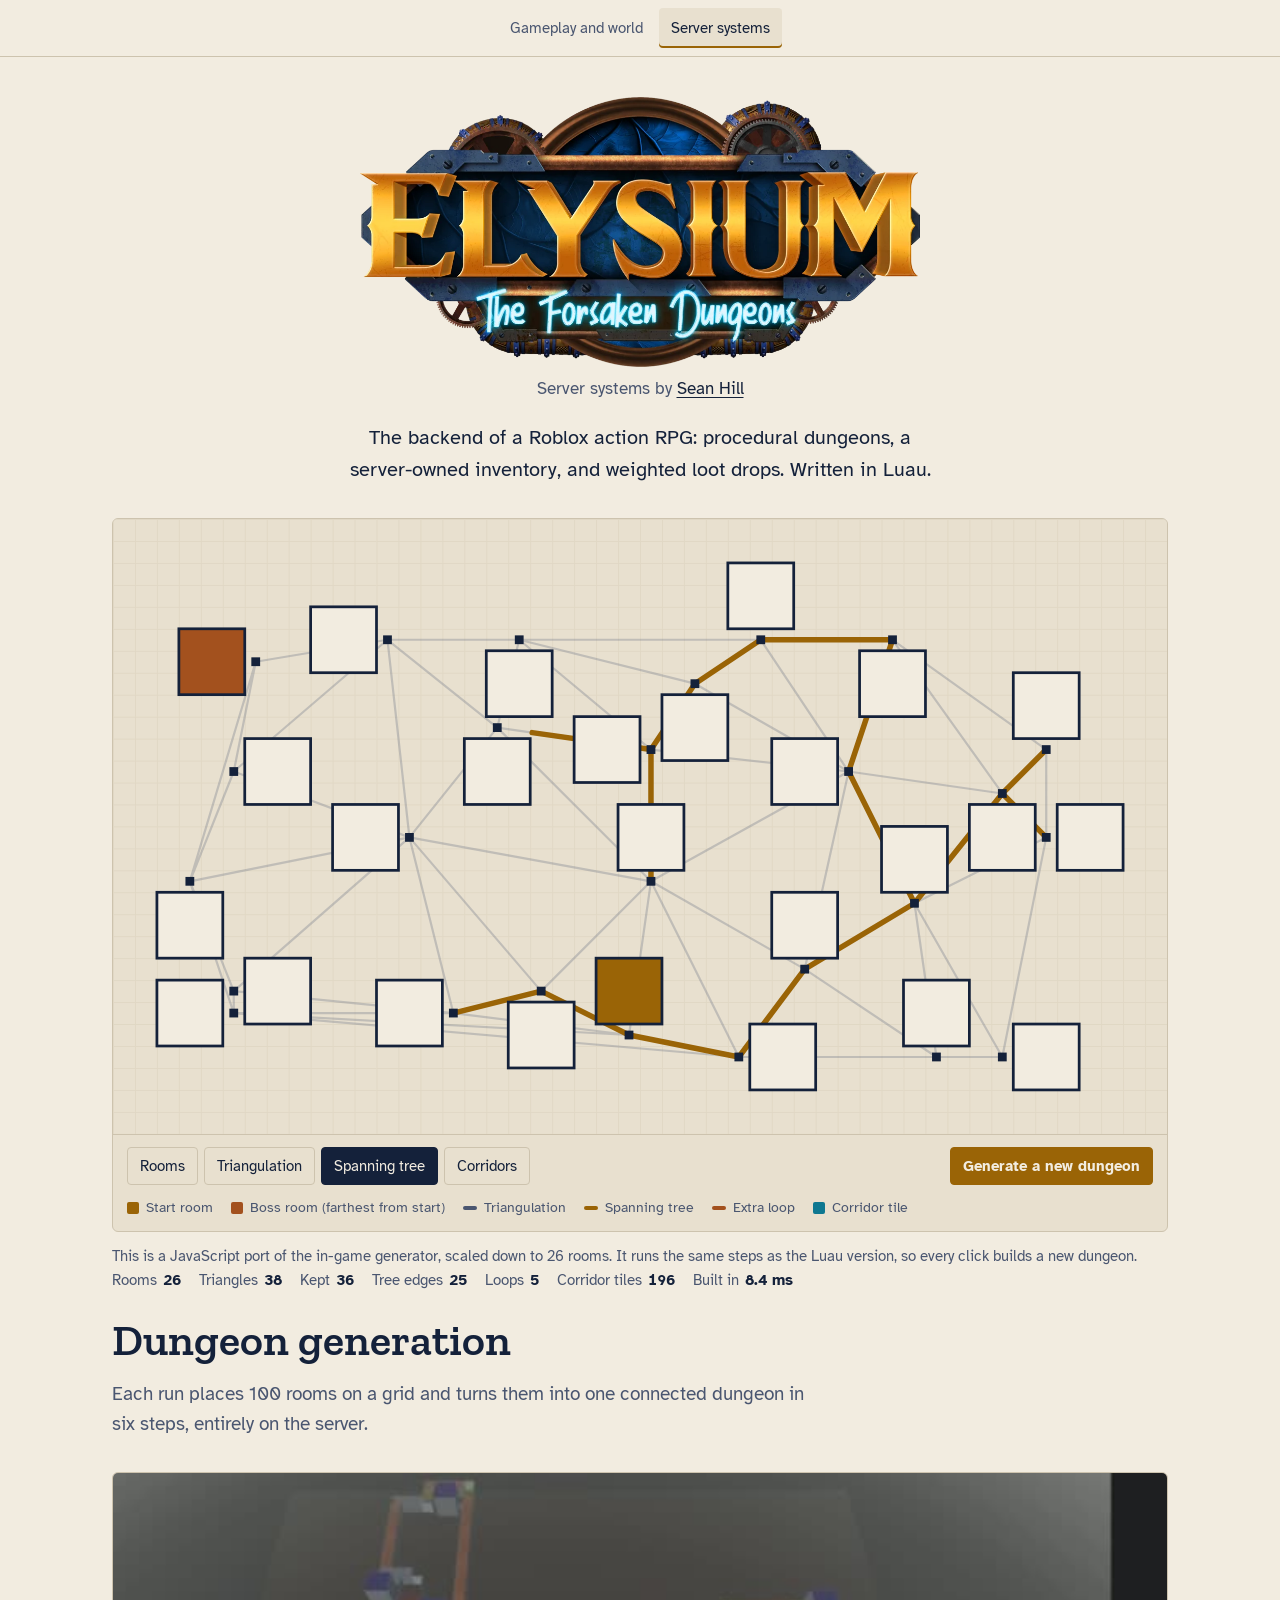
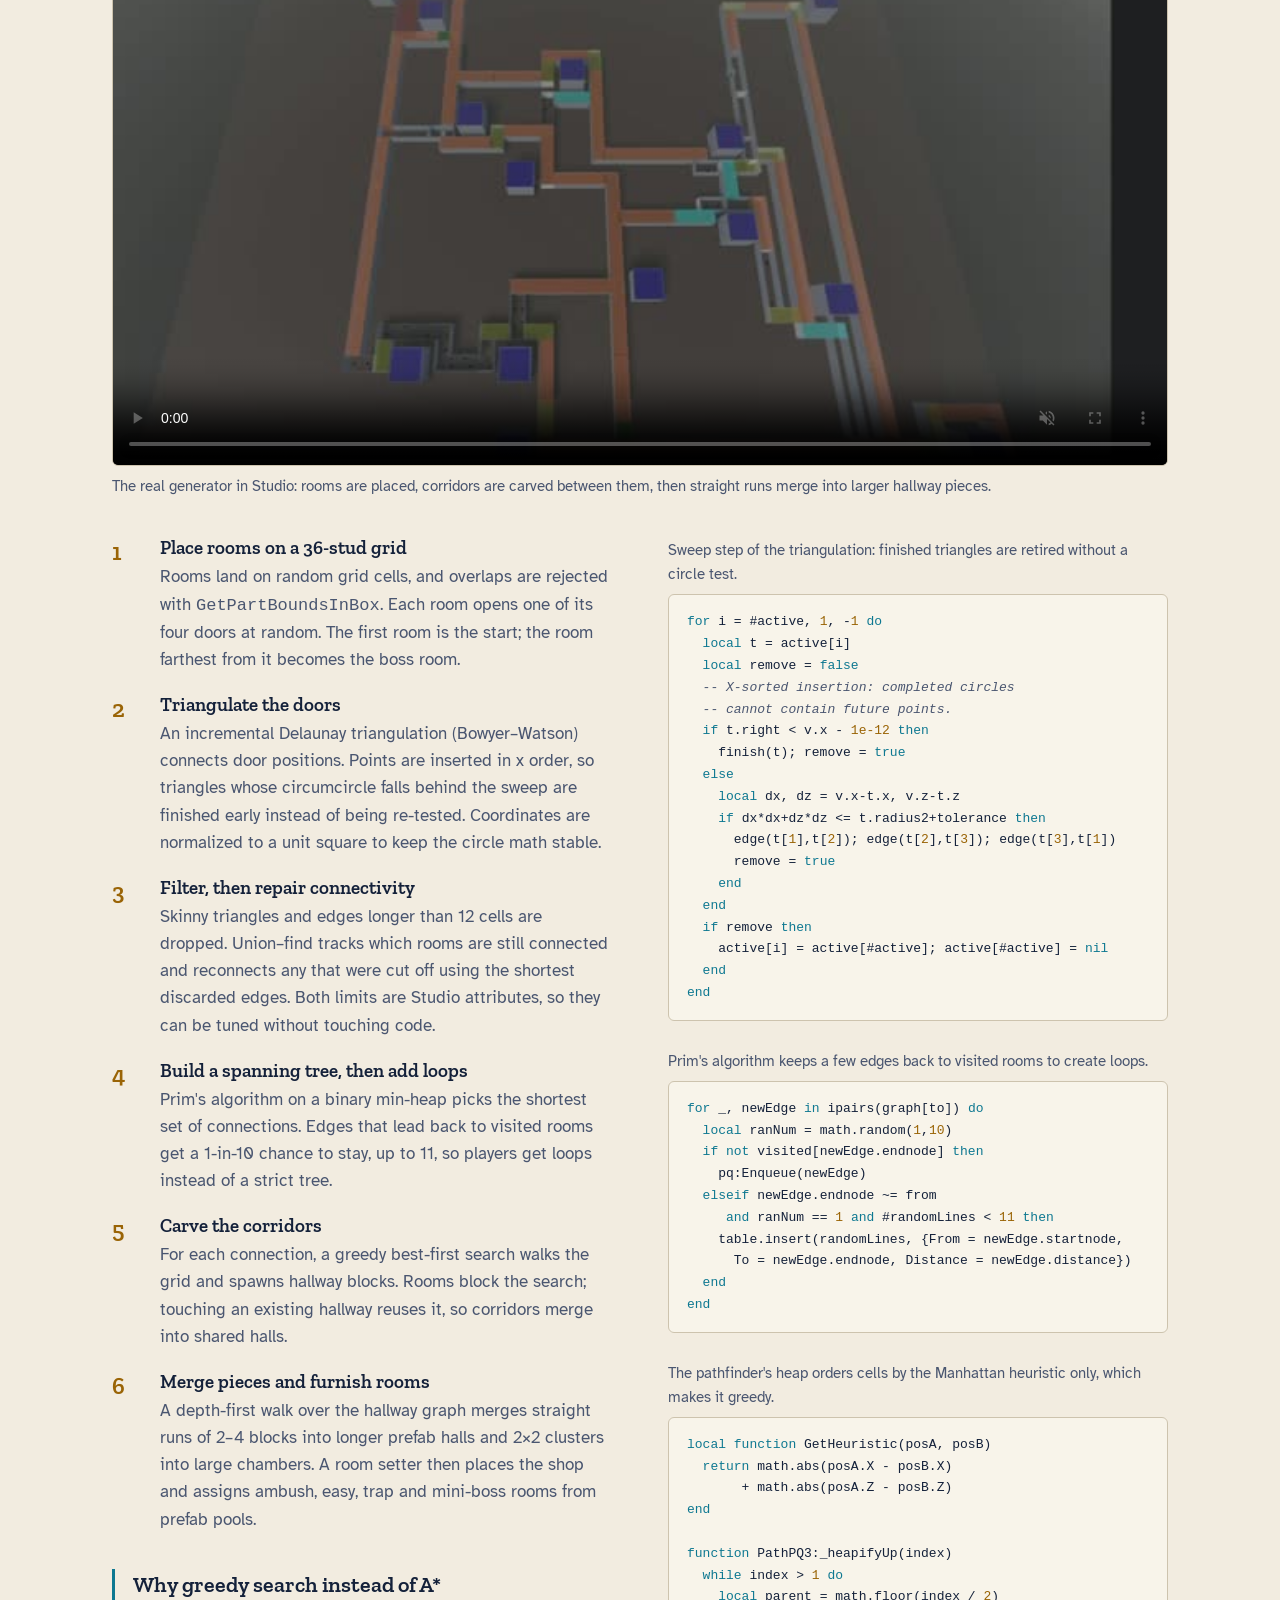
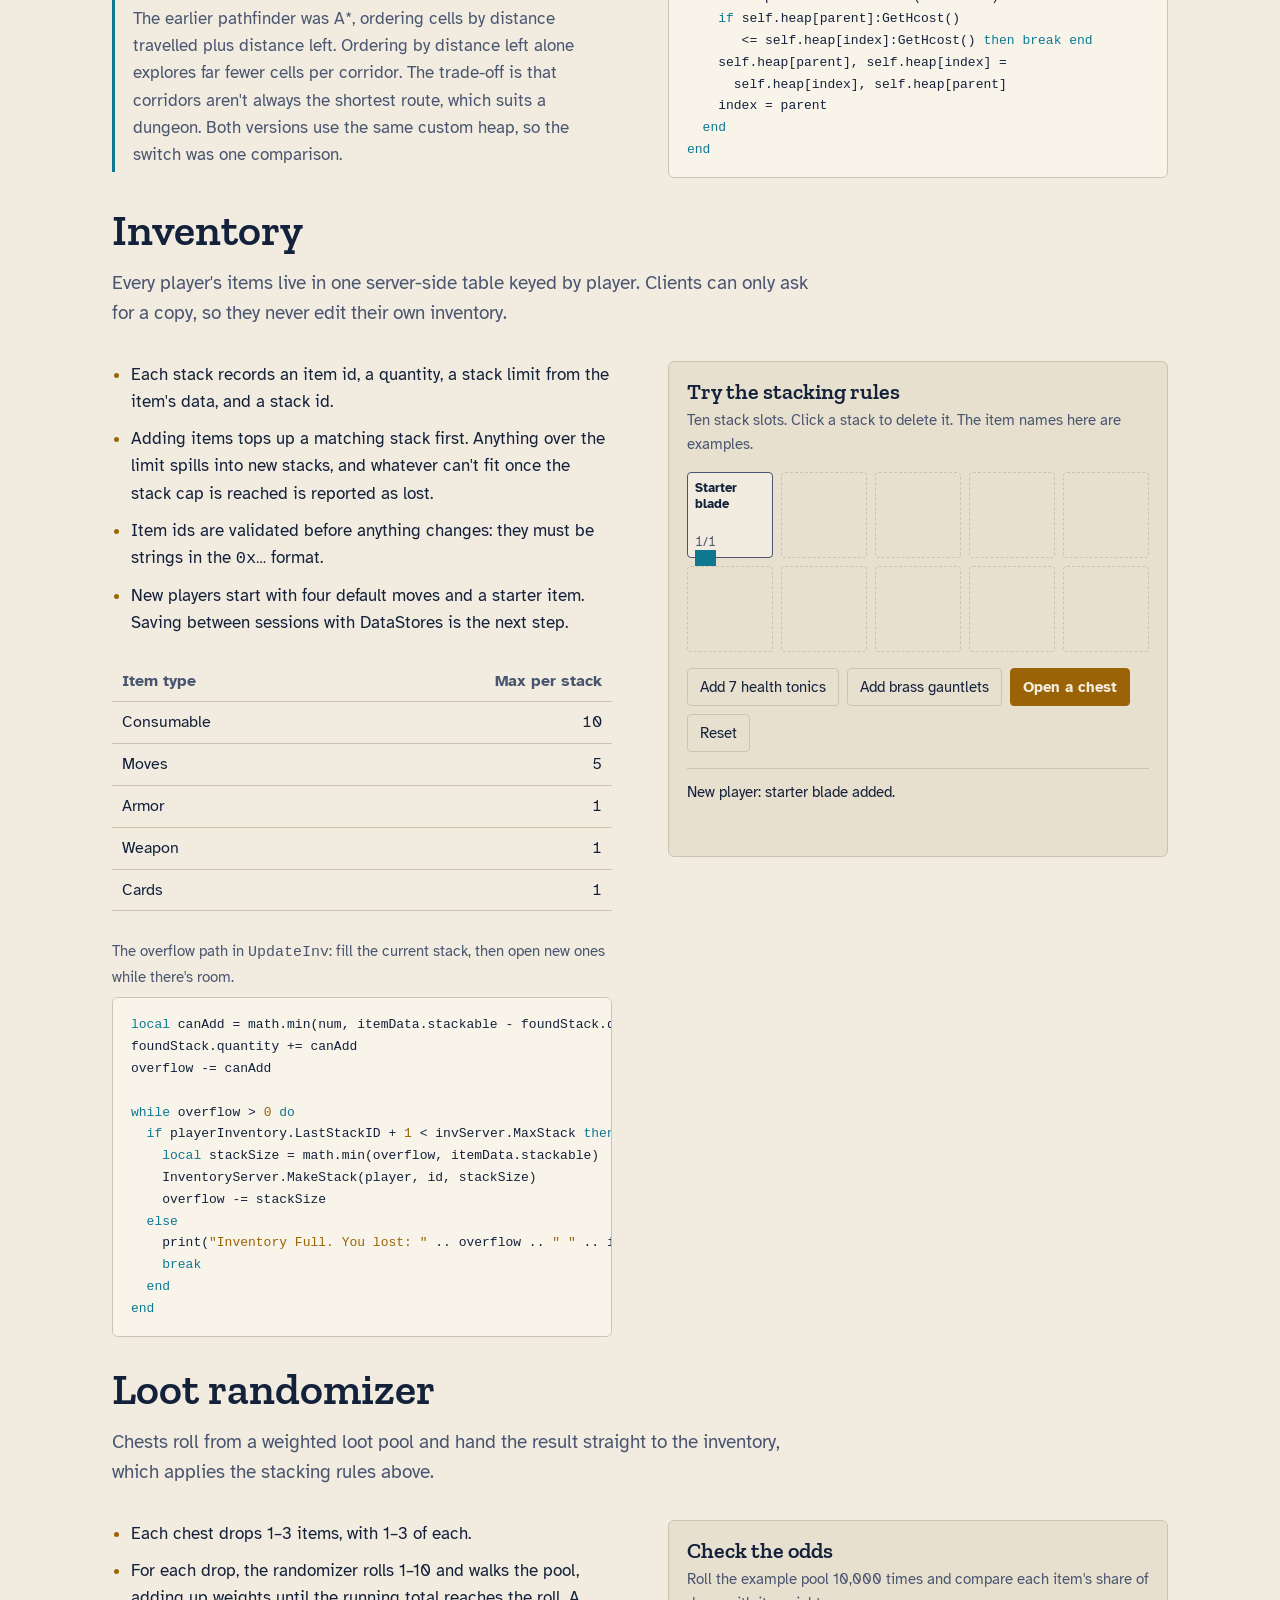
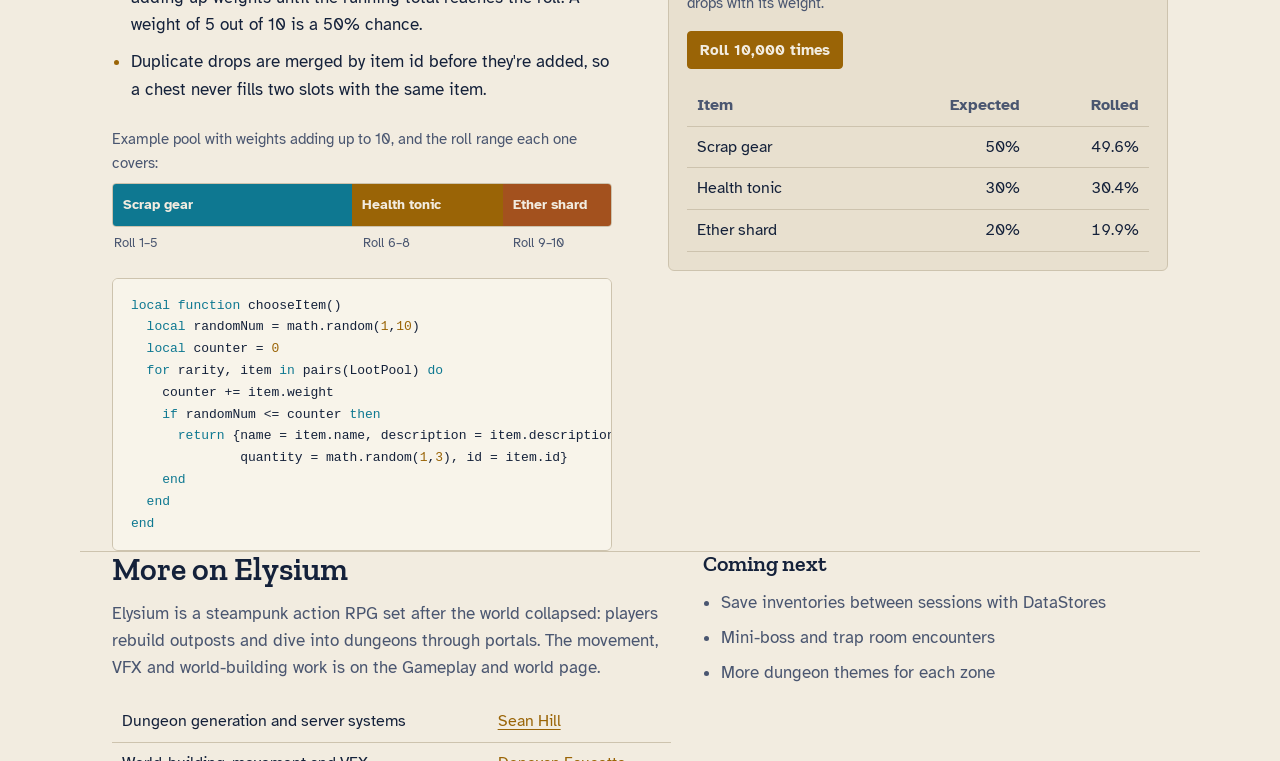
==== commit e94f3a49: "Devlog v0.1" ====
--- a/systems.html
+++ b/systems.html
@@ -190,7 +190,7 @@
 <nav class="topnav" aria-label="Project Elysium pages">
   <div class="wrap">
     <div class="tabs">
-      <a href="gameplay.html">Gameplay and world</a>
+      <a href="index.html">Gameplay and world</a>
       <a href="systems.html" aria-current="page">Server systems</a>
     </div>
   </div>
